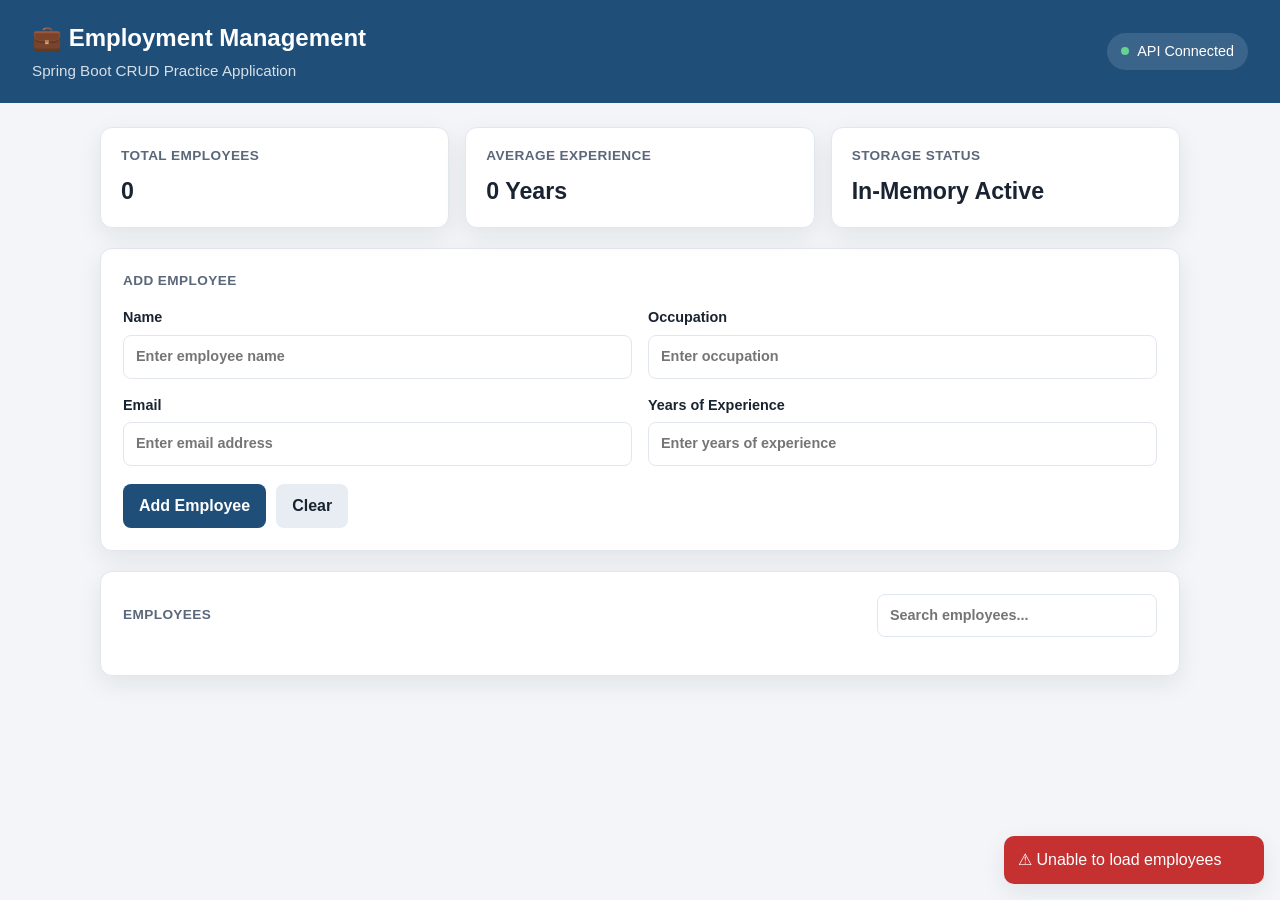
==== src/main/resources/static/index.html @ c8ad4330 "feat: add employment management application Co-authored-by: Cursor <cursoragent@cursor.com>" ====
<!DOCTYPE html>
<html lang="en">
<head>
    <meta charset="UTF-8">
    <meta name="viewport" content="width=device-width, initial-scale=1.0">
    <title>Employment Management</title>
    <link rel="stylesheet" href="style.css">
</head>
<body>
    <header class="app-header">
        <div class="header-text">
            <h1>💼 Employment Management</h1>
            <p class="subtitle">Spring Boot CRUD Practice Application</p>
        </div>
        <div id="api-status" class="api-status disconnected" role="status">
            <span class="status-dot" aria-hidden="true"></span>
            <span id="api-status-text">API Disconnected</span>
        </div>
    </header>

    <main class="container">
        <section class="stats" aria-label="Dashboard statistics">
            <article class="stat-card">
                <h2>Total Employees</h2>
                <p id="stat-total" class="stat-value">0</p>
            </article>
            <article class="stat-card">
                <h2>Average Experience</h2>
                <p id="stat-average" class="stat-value">0 Years</p>
            </article>
            <article class="stat-card">
                <h2>Storage Status</h2>
                <p id="stat-storage" class="stat-value">In-Memory Active</p>
            </article>
        </section>

        <section class="card form-card">
            <h2 id="form-title">Add Employee</h2>
            <form id="employee-form" novalidate>
                <div class="form-grid">
                    <label>
                        Name
                        <input id="name" name="name" type="text" maxlength="100" placeholder="Enter employee name" required>
                    </label>
                    <label>
                        Occupation
                        <input id="occupation" name="occupation" type="text" maxlength="100" placeholder="Enter occupation" required>
                    </label>
                    <label>
                        Email
                        <input id="email" name="email" type="email" maxlength="255" placeholder="Enter email address" required>
                    </label>
                    <label>
                        Years of Experience
                        <input id="yearsOfExperience" name="yearsOfExperience" type="number" min="0" max="80" placeholder="Enter years of experience" required>
                    </label>
                </div>
                <div class="form-actions">
                    <button type="submit" id="submit-button" class="btn btn-primary">Add Employee</button>
                    <button type="button" id="clear-button" class="btn btn-secondary">Clear</button>
                    <button type="button" id="cancel-edit-button" class="btn btn-ghost hidden">Cancel Edit</button>
                </div>
            </form>
        </section>

        <section class="card table-card">
            <div class="table-header">
                <h2>Employees</h2>
                <label class="search-label">
                    <span class="visually-hidden">Search employees</span>
                    <input id="search" type="search" placeholder="Search employees...">
                </label>
            </div>
            <div id="loading" class="loading hidden" role="status">
                <span class="spinner" aria-hidden="true"></span>
                Loading...
            </div>
            <div id="empty-state" class="empty-state hidden">
                <p class="empty-icon" aria-hidden="true">💼</p>
                <h3>No Employees Found</h3>
                <p>Add your first employee to get started.</p>
                <button type="button" id="empty-add-button" class="btn btn-primary">Add Employee</button>
            </div>
            <div id="table-wrap" class="table-wrap hidden">
                <table>
                    <thead>
                        <tr>
                            <th>ID</th>
                            <th>Name</th>
                            <th>Occupation</th>
                            <th>Email</th>
                            <th>Experience</th>
                            <th>Actions</th>
                        </tr>
                    </thead>
                    <tbody id="employee-tbody"></tbody>
                </table>
            </div>
        </section>
    </main>

    <div id="modal" class="modal hidden" role="dialog" aria-modal="true" aria-labelledby="modal-title">
        <div class="modal-content">
            <h2 id="modal-title">Delete Employee?</h2>
            <p id="modal-message"></p>
            <p class="modal-warning">This action cannot be undone.</p>
            <div class="form-actions">
                <button type="button" id="modal-cancel" class="btn btn-secondary">Cancel</button>
                <button type="button" id="modal-confirm" class="btn btn-danger">Delete Employee</button>
            </div>
        </div>
    </div>

    <div id="toasts" class="toasts" aria-live="polite"></div>
    <script src="script.js"></script>
</body>
</html>
---- src/main/resources/static/style.css ----
:root {
    --bg: #f3f5f8;
    --surface: #ffffff;
    --text: #1a2332;
    --muted: #5b677a;
    --border: #e2e7ee;
    --primary: #1f4e79;
    --primary-hover: #173a5a;
    --accent: #2b6cb0;
    --danger: #c53030;
    --danger-hover: #9b2c2c;
    --success: #276749;
    --warning: #c05621;
    --shadow: 0 8px 24px rgba(26, 35, 50, 0.08);
    --radius: 12px;
}

* {
    box-sizing: border-box;
}

html,
body {
    margin: 0;
    padding: 0;
    background: var(--bg);
    color: var(--text);
    font-family: "Segoe UI", Tahoma, Geneva, Verdana, sans-serif;
    line-height: 1.5;
}

.app-header {
    display: flex;
    justify-content: space-between;
    align-items: center;
    gap: 16px;
    padding: 20px 32px;
    background: var(--primary);
    color: #fff;
}

.app-header h1 {
    margin: 0;
    font-size: 1.5rem;
    font-weight: 650;
}

.subtitle {
    margin: 4px 0 0;
    color: rgba(255, 255, 255, 0.82);
    font-size: 0.95rem;
}

.api-status {
    display: flex;
    align-items: center;
    gap: 8px;
    padding: 8px 14px;
    border-radius: 999px;
    background: rgba(255, 255, 255, 0.12);
    font-size: 0.9rem;
    white-space: nowrap;
}

.status-dot {
    width: 8px;
    height: 8px;
    border-radius: 50%;
    background: #e53e3e;
}

.api-status.connected .status-dot {
    background: #68d391;
}

.container {
    max-width: 1120px;
    margin: 0 auto;
    padding: 24px 20px 48px;
}

.stats {
    display: grid;
    grid-template-columns: repeat(3, 1fr);
    gap: 16px;
    margin-bottom: 20px;
}

.stat-card,
.card {
    background: var(--surface);
    border: 1px solid var(--border);
    border-radius: var(--radius);
    box-shadow: var(--shadow);
}

.stat-card {
    padding: 18px 20px;
}

.stat-card h2,
.card h2,
.table-header h2 {
    margin: 0;
    font-size: 0.85rem;
    letter-spacing: 0.03em;
    text-transform: uppercase;
    color: var(--muted);
    font-weight: 650;
}

.stat-value {
    margin: 8px 0 0;
    font-size: 1.45rem;
    font-weight: 700;
}

.form-card,
.table-card {
    padding: 22px;
    margin-bottom: 20px;
}

.form-grid {
    display: grid;
    grid-template-columns: 1fr 1fr;
    gap: 16px;
    margin-top: 16px;
}

label {
    display: flex;
    flex-direction: column;
    gap: 6px;
    font-size: 0.9rem;
    font-weight: 600;
}

input {
    padding: 10px 12px;
    border: 1px solid var(--border);
    border-radius: 8px;
    font: inherit;
    color: var(--text);
    background: #fff;
    transition: border-color 0.2s ease, box-shadow 0.2s ease;
}

input:focus {
    outline: none;
    border-color: var(--accent);
    box-shadow: 0 0 0 3px rgba(43, 108, 176, 0.15);
}

.form-actions {
    display: flex;
    flex-wrap: wrap;
    gap: 10px;
    margin-top: 18px;
}

.btn {
    border: 0;
    border-radius: 8px;
    padding: 10px 16px;
    font: inherit;
    font-weight: 650;
    cursor: pointer;
    transition: background 0.2s ease, transform 0.15s ease;
}

.btn:hover {
    transform: translateY(-1px);
}

.btn-primary {
    background: var(--primary);
    color: #fff;
}

.btn-primary:hover {
    background: var(--primary-hover);
}

.btn-secondary {
    background: #e8edf3;
    color: var(--text);
}

.btn-ghost {
    background: transparent;
    color: var(--muted);
    border: 1px solid var(--border);
}

.btn-danger {
    background: var(--danger);
    color: #fff;
}

.btn-danger:hover {
    background: var(--danger-hover);
}

.btn-small {
    padding: 7px 12px;
    font-size: 0.85rem;
}

.table-header {
    display: flex;
    justify-content: space-between;
    align-items: center;
    gap: 12px;
    margin-bottom: 16px;
}

.search-label {
    flex: 1;
    max-width: 280px;
}

.table-wrap {
    overflow-x: auto;
}

table {
    width: 100%;
    border-collapse: collapse;
    min-width: 720px;
}

th,
td {
    text-align: left;
    padding: 12px 10px;
    border-bottom: 1px solid var(--border);
    font-size: 0.95rem;
}

th {
    color: var(--muted);
    font-size: 0.8rem;
    text-transform: uppercase;
    letter-spacing: 0.03em;
}

tbody tr:hover {
    background: #f7f9fc;
}

.row-actions {
    display: flex;
    gap: 8px;
}

.empty-state {
    text-align: center;
    padding: 36px 16px;
    color: var(--muted);
}

.empty-icon {
    font-size: 2rem;
    margin: 0 0 8px;
}

.loading {
    display: flex;
    align-items: center;
    gap: 10px;
    color: var(--muted);
    margin-bottom: 12px;
}

.spinner {
    width: 16px;
    height: 16px;
    border: 2px solid #d6deea;
    border-top-color: var(--accent);
    border-radius: 50%;
    animation: spin 0.8s linear infinite;
}

@keyframes spin {
    to {
        transform: rotate(360deg);
    }
}

.modal {
    position: fixed;
    inset: 0;
    background: rgba(26, 35, 50, 0.45);
    display: flex;
    align-items: center;
    justify-content: center;
    padding: 16px;
    z-index: 20;
}

.modal-content {
    width: min(440px, 100%);
    background: #fff;
    border-radius: var(--radius);
    padding: 24px;
    box-shadow: var(--shadow);
}

.modal-warning {
    color: var(--warning);
    font-size: 0.9rem;
}

.toasts {
    position: fixed;
    right: 16px;
    bottom: 16px;
    display: flex;
    flex-direction: column;
    gap: 8px;
    z-index: 30;
}

.toast {
    min-width: 260px;
    max-width: 360px;
    padding: 12px 14px;
    border-radius: 10px;
    color: #fff;
    box-shadow: var(--shadow);
    animation: fade-in 0.2s ease;
}

.toast.success {
    background: var(--success);
}

.toast.error {
    background: var(--danger);
}

.hidden {
    display: none !important;
}

.visually-hidden {
    position: absolute;
    width: 1px;
    height: 1px;
    overflow: hidden;
    clip: rect(0, 0, 0, 0);
}

@keyframes fade-in {
    from {
        opacity: 0;
        transform: translateY(6px);
    }
    to {
        opacity: 1;
        transform: translateY(0);
    }
}

@media (max-width: 900px) {
    .stats,
    .form-grid {
        grid-template-columns: 1fr;
    }

    .app-header {
        flex-direction: column;
        align-items: flex-start;
        padding: 16px 18px;
    }
}

@media (max-width: 640px) {
    .table-header {
        flex-direction: column;
        align-items: stretch;
    }

    .search-label {
        max-width: none;
    }

    .form-actions,
    .row-actions {
        flex-direction: column;
    }

    .btn {
        width: 100%;
    }
}
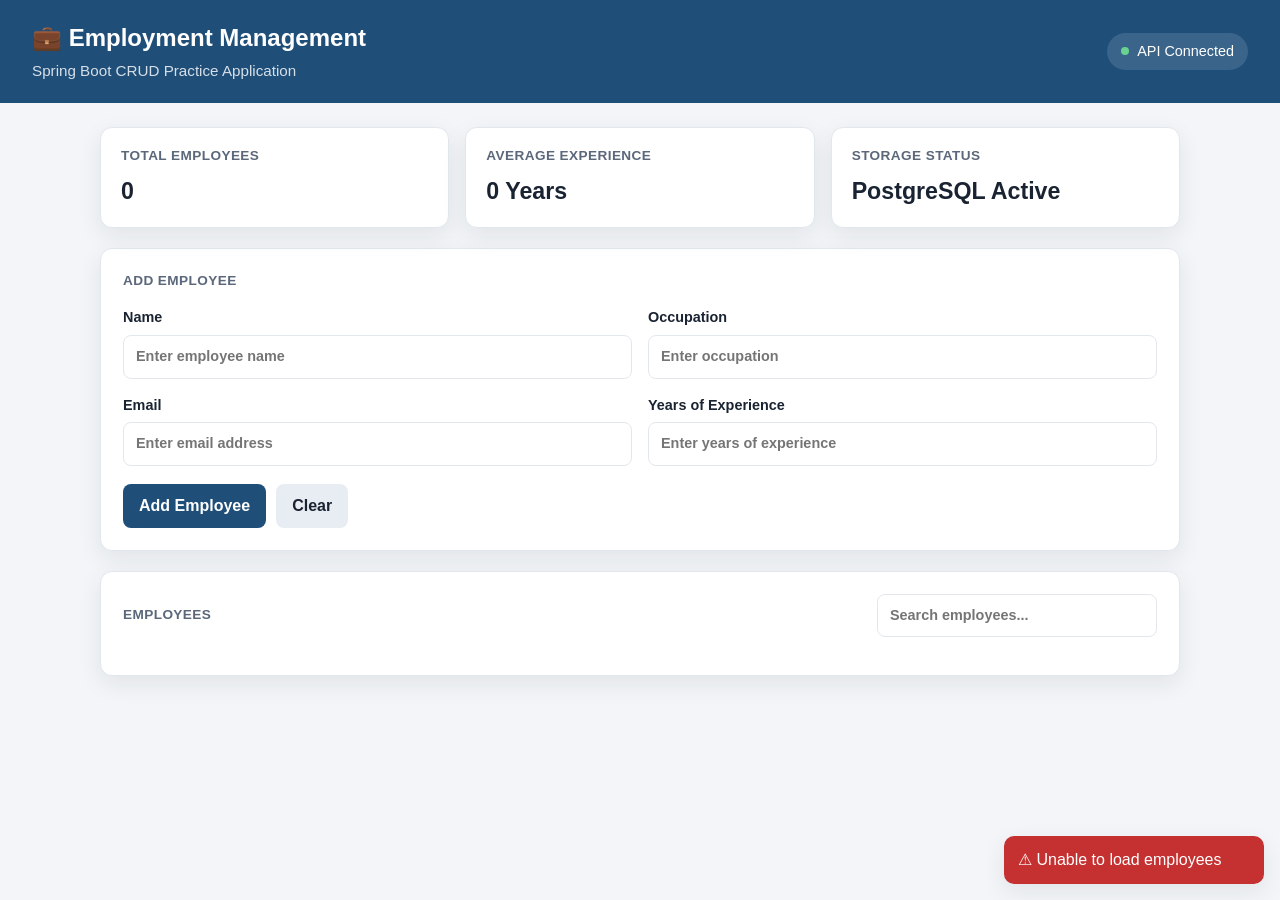
==== commit c59a54be: "Replace in-memory employee storage with PostgreSQL persistence. Wire Spring Data JPA and the Postgre" ====
--- a/src/main/resources/static/index.html
+++ b/src/main/resources/static/index.html
@@ -30,7 +30,7 @@
             </article>
             <article class="stat-card">
                 <h2>Storage Status</h2>
-                <p id="stat-storage" class="stat-value">In-Memory Active</p>
+                <p id="stat-storage" class="stat-value">PostgreSQL Active</p>
             </article>
         </section>
 
